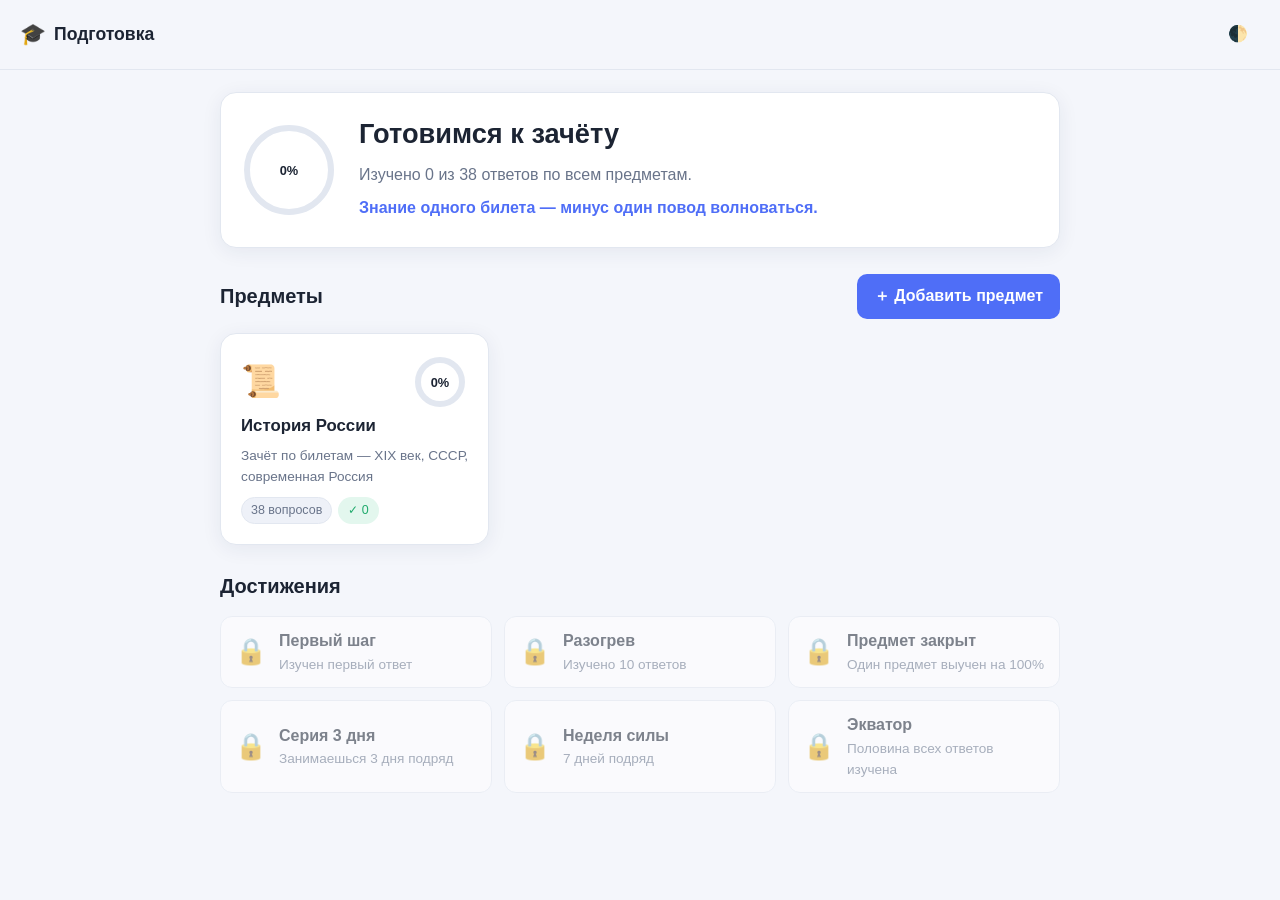
==== index.html @ 4ab7141c "Приложение для подготовки к зачётам: История России (38 вопросов с ответами) - Статический сайт без " ====
<!DOCTYPE html>
<html lang="ru" data-theme="light">
  <head>
    <meta charset="UTF-8" />
    <meta name="viewport" content="width=device-width, initial-scale=1.0" />
    <meta name="description" content="Подготовка — удобное приложение для подготовки к зачётам: изучение ответов, прогресс и мотивация." />
    <meta name="theme-color" content="#4f6ef7" />
    <title>Подготовка — готовимся к зачёту</title>
    <link rel="icon" href="data:image/svg+xml,<svg xmlns='http://www.w3.org/2000/svg' viewBox='0 0 100 100'><text y='.9em' font-size='90'>🎓</text></svg>" />
    <link rel="stylesheet" href="assets/styles.css" />
  </head>
  <body>
    <div id="app"></div>

    <!-- 1. Ядро: реестр предметов (точка расширения) -->
    <script src="data/registry.js"></script>

    <!-- 2. Встроенные предметы. Чтобы добавить новый предмет без правки кода,
         создайте data/<имя>.js с вызовом Podgotovka.register({...})
         и подключите его строкой ниже. -->
    <script src="data/history-rossii.js"></script>

    <!-- 3. Приложение -->
    <script src="assets/app.js"></script>
  </body>
</html>
---- assets/styles.css ----
/* ============================== Тема ============================== */
:root {
  --bg: #f4f6fb;
  --bg-soft: #eef1f8;
  --card: #ffffff;
  --text: #1c2433;
  --muted: #69748a;
  --border: #e2e7f0;
  --primary: #4f6ef7;
  --primary-dark: #3d57d6;
  --ok: #1faa6c;
  --ok-soft: #e3f7ee;
  --warn: #e0922f;
  --warn-soft: #fdf2e1;
  --danger: #e0594f;
  --learning: #e0922f;
  --shadow: 0 4px 20px rgba(30, 45, 90, 0.07);
  --radius: 16px;
}
[data-theme="dark"] {
  --bg: #0f1422;
  --bg-soft: #161d2e;
  --card: #1a2233;
  --text: #e6ebf5;
  --muted: #8e9bb3;
  --border: #2a3346;
  --primary: #6d86ff;
  --primary-dark: #5a73f0;
  --ok: #36c98a;
  --ok-soft: #16302a;
  --warn: #f0a945;
  --warn-soft: #2e2618;
  --danger: #f0726a;
  --shadow: 0 6px 24px rgba(0, 0, 0, 0.35);
}

* { box-sizing: border-box; }
html { scroll-behavior: smooth; }
body {
  margin: 0;
  font-family: -apple-system, BlinkMacSystemFont, "Segoe UI", Roboto, "Helvetica Neue", Arial, sans-serif;
  background: var(--bg);
  color: var(--text);
  line-height: 1.55;
  -webkit-font-smoothing: antialiased;
}
h1 { font-size: 1.7rem; margin: 0 0 .3em; }
h2 { font-size: 1.25rem; margin: 0; }
h3 { font-size: 1.05rem; margin: .2em 0; }
p { margin: .4em 0; }
.muted { color: var(--muted); }
.small { font-size: .85rem; }
.center { text-align: center; }
.center-col { display: flex; flex-direction: column; align-items: center; text-align: center; }
.spacer { flex: 1; }
.grow { flex: 1; }
.hidden-file { display: none; }

/* ============================== Шапка ============================== */
.topbar {
  position: sticky; top: 0; z-index: 20;
  display: flex; align-items: center; gap: 10px;
  padding: 12px 20px;
  background: color-mix(in srgb, var(--bg) 85%, transparent);
  backdrop-filter: blur(10px);
  border-bottom: 1px solid var(--border);
}
.brand { display: flex; align-items: center; gap: 8px; font-weight: 700; cursor: pointer; font-size: 1.1rem; }
.logo { font-size: 1.3rem; }
.streak {
  background: var(--warn-soft); color: var(--warn);
  padding: 5px 12px; border-radius: 999px; font-weight: 700; font-size: .9rem;
}

/* ============================== Контейнер ============================== */
.container { max-width: 880px; margin: 0 auto; padding: 22px 20px 60px; }

/* ============================== Карточки ============================== */
.card {
  background: var(--card);
  border: 1px solid var(--border);
  border-radius: var(--radius);
  box-shadow: var(--shadow);
  padding: 20px;
}
.hero { display: flex; align-items: center; gap: 22px; margin-bottom: 26px; }
.hero-text { flex: 1; }
.motivation { color: var(--primary); font-weight: 600; margin-top: .5em; }
.big-emoji { font-size: 3.5rem; }

.row-head { display: flex; align-items: center; justify-content: space-between; margin: 26px 0 14px; }

/* ============================== Сетка предметов ============================== */
.grid { display: grid; grid-template-columns: repeat(auto-fill, minmax(240px, 1fr)); gap: 16px; }
.subject-card { cursor: pointer; transition: transform .15s, box-shadow .15s; }
.subject-card:hover { transform: translateY(-3px); box-shadow: 0 10px 30px rgba(40,60,120,.14); }
.subject-top { display: flex; align-items: center; justify-content: space-between; }
.subject-emoji { font-size: 2rem; }
.chips { display: flex; flex-wrap: wrap; gap: 6px; margin-top: 10px; }
.chip {
  font-size: .78rem; padding: 3px 9px; border-radius: 999px;
  background: var(--bg-soft); color: var(--muted); border: 1px solid var(--border);
}
.chip.ok { background: var(--ok-soft); color: var(--ok); border-color: transparent; }
.chip.warn { background: var(--warn-soft); color: var(--warn); border-color: transparent; }
.empty { color: var(--muted); padding: 24px; text-align: center; }

/* ============================== Кольцо прогресса ============================== */
.ring .ring-bg { stroke: var(--border); }
.ring .ring-fg { stroke: var(--primary); transition: stroke-dashoffset .6s ease; stroke-linecap: round; }
.ring .ring-txt {
  fill: var(--text); font-size: .8rem; font-weight: 700;
  text-anchor: middle; dominant-baseline: central;
}

/* ============================== Достижения ============================== */
.ach-grid { display: grid; grid-template-columns: repeat(auto-fill, minmax(220px, 1fr)); gap: 12px; }
.ach {
  display: flex; gap: 12px; align-items: center;
  background: var(--card); border: 1px solid var(--border);
  border-radius: 12px; padding: 12px 14px;
}
.ach.locked { opacity: .55; }
.ach.got { border-color: var(--ok); }
.ach-ic { font-size: 1.6rem; }

/* ============================== Кнопки ============================== */
.btn {
  font: inherit; cursor: pointer; border: 1px solid var(--border);
  background: var(--card); color: var(--text);
  padding: 9px 16px; border-radius: 10px; font-weight: 600;
  transition: background .15s, transform .1s, border-color .15s;
}
.btn:hover { background: var(--bg-soft); }
.btn:active { transform: scale(.97); }
.btn[disabled] { opacity: .4; cursor: not-allowed; }
.btn.primary { background: var(--primary); color: #fff; border-color: transparent; }
.btn.primary:hover { background: var(--primary-dark); }
.btn.ghost { background: transparent; border-color: transparent; color: var(--muted); }
.btn.ghost:hover { background: var(--bg-soft); }
.btn.danger { color: var(--danger); border-color: var(--danger); background: transparent; }
.btn.warn-btn { color: var(--warn); border-color: var(--warn); }
.btn.icon { padding: 9px 11px; }
.btn.small { padding: 6px 12px; font-size: .85rem; }
.btn.big { padding: 14px 28px; font-size: 1.05rem; }
.btn.chip-btn { padding: 6px 14px; border-radius: 999px; font-size: .85rem; }
.btn.chip-btn.active { background: var(--primary); color: #fff; border-color: transparent; }
.btn-row { display: flex; flex-wrap: wrap; gap: 10px; margin-top: 14px; }
.btn-row.center { justify-content: center; }

/* ============================== Баннеры ============================== */
.banner { padding: 12px 16px; border-radius: 12px; margin: 16px 0; font-size: .92rem; background: var(--bg-soft); }
.banner.warn { background: var(--warn-soft); color: var(--warn); }
.banner.ok { background: var(--ok-soft); color: var(--ok); }

/* ============================== Предмет ============================== */
.subject-header { display: flex; gap: 22px; align-items: center; margin-bottom: 6px; }
.filter-bar { display: flex; flex-wrap: wrap; gap: 8px; align-items: center; margin: 18px 0 12px; }
.search {
  flex: 1; min-width: 180px; font: inherit;
  padding: 9px 14px; border: 1px solid var(--border);
  border-radius: 10px; background: var(--card); color: var(--text);
}
.search:focus { outline: 2px solid var(--primary); border-color: transparent; }

/* ============================== Список вопросов ============================== */
.qlist { display: flex; flex-direction: column; gap: 8px; }
.ticket-sep {
  font-weight: 700; color: var(--muted); font-size: .82rem;
  text-transform: uppercase; letter-spacing: .04em; margin: 14px 0 2px;
}
.qrow { background: var(--card); border: 1px solid var(--border); border-radius: 12px; overflow: hidden; }
.qrow-head { display: flex; align-items: center; gap: 12px; padding: 14px 16px; cursor: pointer; }
.qrow-head:hover { background: var(--bg-soft); }
.qtext { flex: 1; font-weight: 500; }
.qmeta { font-size: .78rem; color: var(--muted); white-space: nowrap; }
.dot { width: 11px; height: 11px; border-radius: 50%; flex-shrink: 0; background: var(--muted); }
.dot.new { background: #b9c2d4; }
.dot.learning { background: var(--learning); }
.dot.learned { background: var(--ok); }
.dot.empty { background: var(--danger); box-shadow: 0 0 0 3px color-mix(in srgb, var(--danger) 20%, transparent); }
.qrow-body { max-height: 0; overflow: hidden; padding: 0 16px; transition: none; }
.qrow-body.show { max-height: none; padding: 0 16px 16px; }

/* ============================== Ответ (разметка) ============================== */
.answer { font-size: .96rem; }
.answer p { margin: .5em 0; }
.answer ul { margin: .4em 0; padding-left: 1.3em; }
.answer li { margin: .25em 0; }
.answer strong { color: var(--text); }

/* ============================== Режим изучения ============================== */
.study { max-width: 720px; }
.study-top { margin-bottom: 16px; }
.bar { height: 8px; background: var(--bg-soft); border-radius: 999px; overflow: hidden; margin-bottom: 6px; }
.bar-fill { height: 100%; background: var(--primary); border-radius: 999px; transition: width .3s; }
.flashcard { min-height: 240px; display: flex; flex-direction: column; gap: 16px; align-items: flex-start; }
.fc-status {
  font-size: .75rem; font-weight: 700; text-transform: uppercase; letter-spacing: .05em;
  padding: 3px 10px; border-radius: 999px; background: var(--bg-soft); color: var(--muted);
}
.fc-status.learning { background: var(--warn-soft); color: var(--warn); }
.fc-status.learned { background: var(--ok-soft); color: var(--ok); }
.fc-q { font-size: 1.3rem; font-weight: 700; }
.hint { margin-top: -6px; }
.study-actions { display: flex; gap: 10px; margin-top: 18px; flex-wrap: wrap; }
.study-actions .btn { flex: 1; min-width: 120px; justify-content: center; }

/* ============================== Редактор ============================== */
.inp, .ta {
  width: 100%; font: inherit; padding: 10px 14px;
  border: 1px solid var(--border); border-radius: 10px;
  background: var(--card); color: var(--text); margin-top: 4px;
}
.ta { resize: vertical; line-height: 1.5; }
.inp:focus, .ta:focus { outline: 2px solid var(--primary); border-color: transparent; }
.form-row { display: flex; gap: 14px; margin: 14px 0; align-items: flex-end; }
.emoji-inp { width: 70px; text-align: center; font-size: 1.2rem; }
label { font-size: .85rem; font-weight: 600; color: var(--muted); }
.edit-q { margin: 12px 0; }
.import-row { margin-top: 22px; padding-top: 16px; border-top: 1px solid var(--border); display: flex; align-items: center; gap: 10px; flex-wrap: wrap; }

/* ============================== Тосты ============================== */
.toast {
  position: fixed; bottom: 24px; left: 50%; transform: translate(-50%, 20px);
  background: var(--text); color: var(--bg);
  padding: 12px 20px; border-radius: 12px; font-weight: 600; font-size: .9rem;
  box-shadow: 0 8px 30px rgba(0,0,0,.25); opacity: 0; transition: all .35s; z-index: 100;
  max-width: 90vw;
}
.toast.show { opacity: 1; transform: translate(-50%, 0); }

/* ============================== Адаптив ============================== */
@media (max-width: 560px) {
  .hero { flex-direction: column; text-align: center; }
  .subject-header { flex-direction: column; text-align: center; }
  .topbar { padding: 10px 14px; }
  .container { padding: 16px 14px 50px; }
  h1 { font-size: 1.4rem; }
}
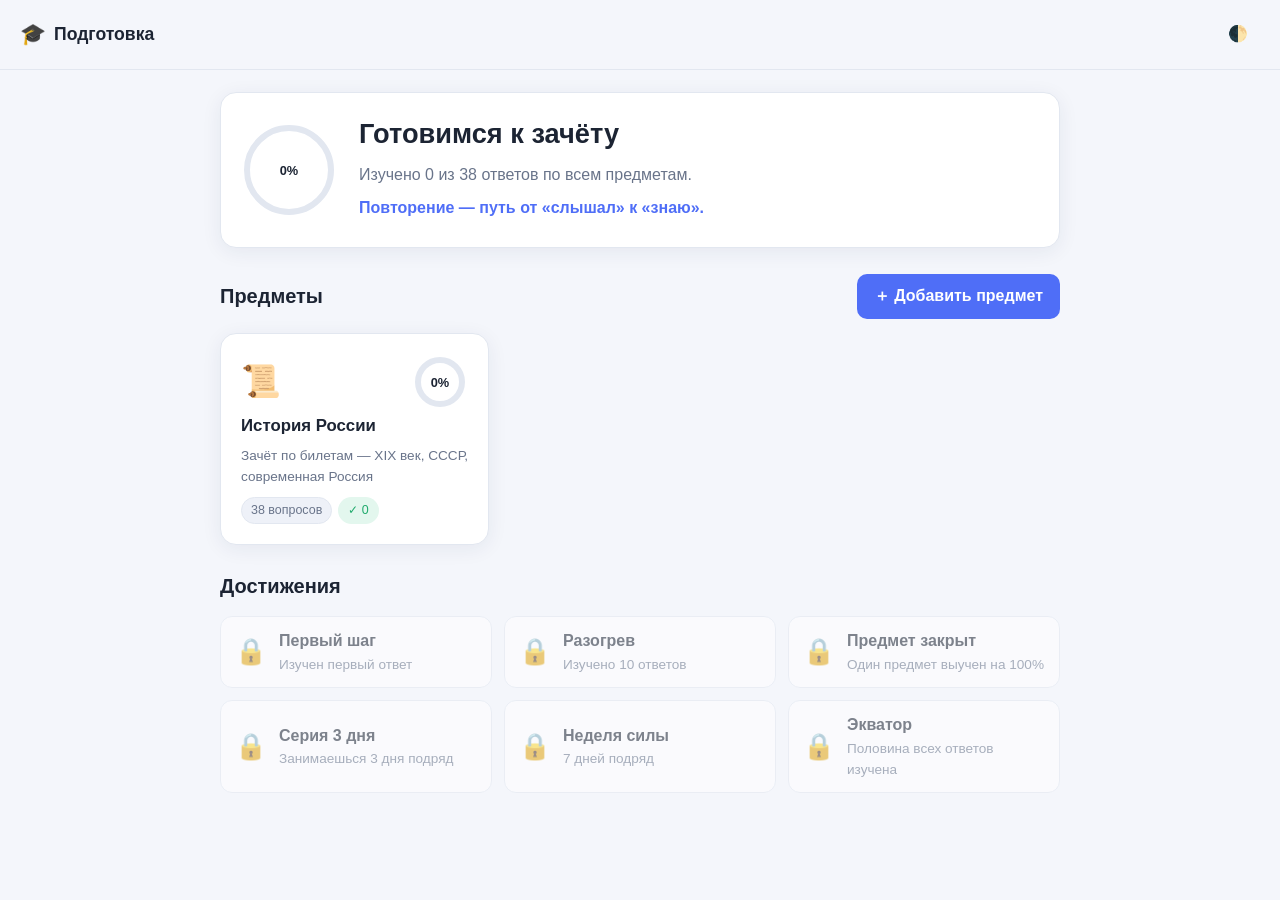
==== commit d04f3113: "PWA: установка как приложение на iOS (манифест, иконки, service worker) - manifest.webmanifest + app" ====
--- a/index.html
+++ b/index.html
@@ -2,11 +2,22 @@
 <html lang="ru" data-theme="light">
   <head>
     <meta charset="UTF-8" />
-    <meta name="viewport" content="width=device-width, initial-scale=1.0" />
+    <meta name="viewport" content="width=device-width, initial-scale=1.0, viewport-fit=cover" />
     <meta name="description" content="Подготовка — удобное приложение для подготовки к зачётам: изучение ответов, прогресс и мотивация." />
     <meta name="theme-color" content="#4f6ef7" />
     <title>Подготовка — готовимся к зачёту</title>
+
+    <!-- PWA / установка как приложение -->
+    <link rel="manifest" href="manifest.webmanifest" />
     <link rel="icon" href="data:image/svg+xml,<svg xmlns='http://www.w3.org/2000/svg' viewBox='0 0 100 100'><text y='.9em' font-size='90'>🎓</text></svg>" />
+
+    <!-- iOS: добавление на домашний экран как приложение -->
+    <meta name="mobile-web-app-capable" content="yes" />
+    <meta name="apple-mobile-web-app-capable" content="yes" />
+    <meta name="apple-mobile-web-app-status-bar-style" content="black-translucent" />
+    <meta name="apple-mobile-web-app-title" content="Подготовка" />
+    <link rel="apple-touch-icon" href="icons/icon-180.png" />
+
     <link rel="stylesheet" href="assets/styles.css" />
   </head>
   <body>
@@ -22,5 +33,16 @@
 
     <!-- 3. Приложение -->
     <script src="assets/app.js"></script>
+
+    <!-- 4. Service worker — офлайн-режим (работает только по http/https, не на file://) -->
+    <script>
+      if ("serviceWorker" in navigator && location.protocol.startsWith("http")) {
+        window.addEventListener("load", function () {
+          navigator.serviceWorker.register("sw.js").catch(function (e) {
+            console.warn("SW не зарегистрирован:", e);
+          });
+        });
+      }
+    </script>
   </body>
 </html>
--- a/assets/styles.css
+++ b/assets/styles.css
@@ -61,6 +61,10 @@
   position: sticky; top: 0; z-index: 20;
   display: flex; align-items: center; gap: 10px;
   padding: 12px 20px;
+  /* учёт «чёлки»/строки статуса в режиме приложения на iOS */
+  padding-top: calc(12px + env(safe-area-inset-top));
+  padding-left: calc(20px + env(safe-area-inset-left));
+  padding-right: calc(20px + env(safe-area-inset-right));
   background: color-mix(in srgb, var(--bg) 85%, transparent);
   backdrop-filter: blur(10px);
   border-bottom: 1px solid var(--border);
@@ -73,7 +77,10 @@
 }
 
 /* ============================== Контейнер ============================== */
-.container { max-width: 880px; margin: 0 auto; padding: 22px 20px 60px; }
+.container {
+  max-width: 880px; margin: 0 auto; padding: 22px 20px 60px;
+  padding-bottom: calc(60px + env(safe-area-inset-bottom));
+}
 
 /* ============================== Карточки ============================== */
 .card {
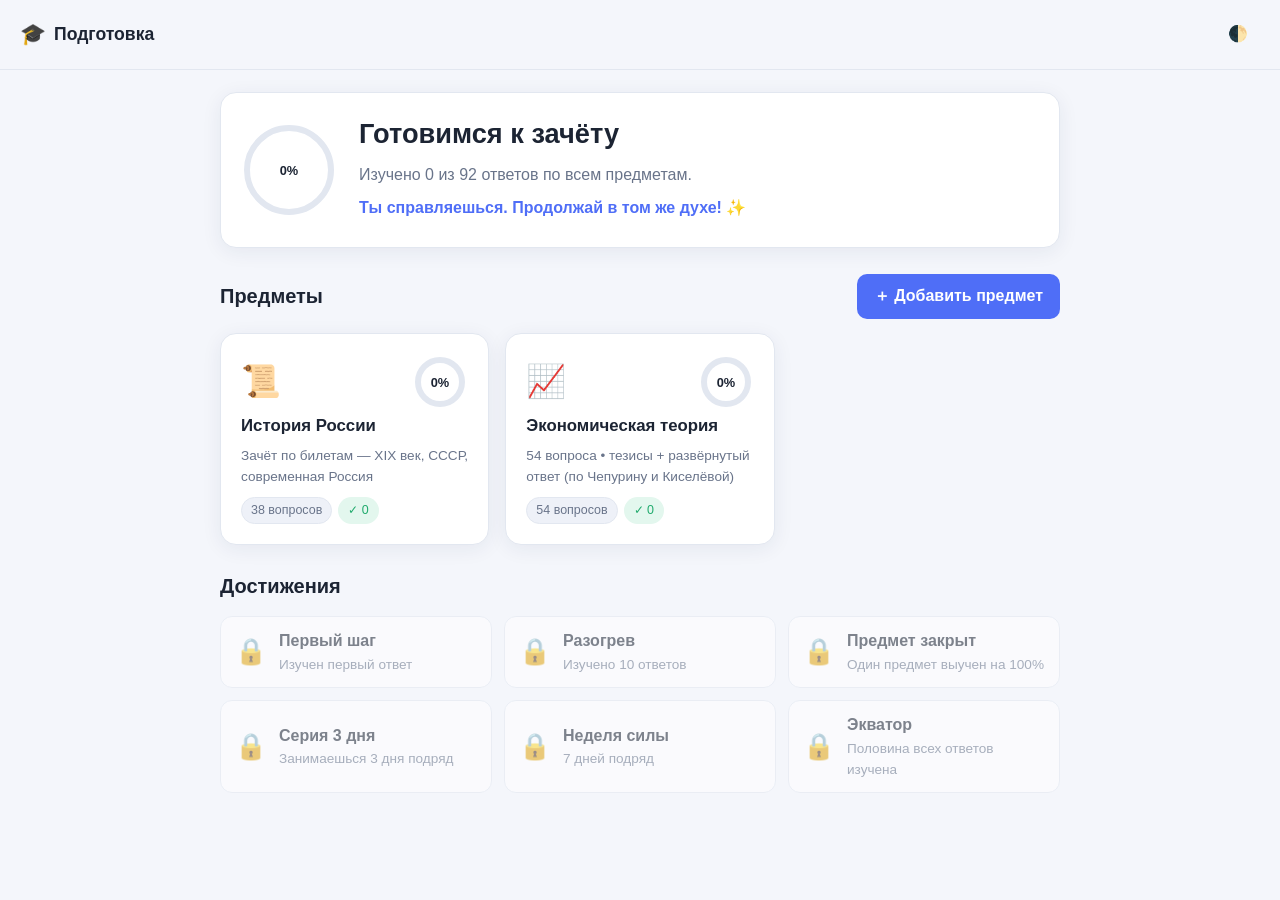
==== commit 494587fc: "Добавить предмет «Экономическая теория» (54 вопроса, два уровня) - data/ekonom-teoriya.js: 54 вопрос" ====
--- a/index.html
+++ b/index.html
@@ -30,6 +30,7 @@
          создайте data/<имя>.js с вызовом Podgotovka.register({...})
          и подключите его строкой ниже. -->
     <script src="data/history-rossii.js"></script>
+    <script src="data/ekonom-teoriya.js"></script>
 
     <!-- 3. Приложение -->
     <script src="assets/app.js"></script>
--- a/assets/styles.css
+++ b/assets/styles.css
@@ -196,6 +196,24 @@
 .answer li { margin: .25em 0; }
 .answer strong { color: var(--text); }
 
+/* ============================== Два уровня ответа ============================== */
+.level-tag {
+  display: inline-block; font-size: .72rem; font-weight: 700;
+  text-transform: uppercase; letter-spacing: .03em;
+  padding: 3px 10px; border-radius: 999px; margin: 6px 0 4px;
+  background: var(--bg-soft); color: var(--muted);
+}
+.level-tag.hard { background: var(--ok-soft); color: var(--ok); }
+.level-btn {
+  margin: 10px 0 4px; border-color: var(--ok); color: var(--ok);
+  background: transparent; font-weight: 700; width: 100%; justify-content: center;
+}
+.level-btn:hover { background: var(--ok-soft); }
+.full-box:not(:empty) {
+  margin-top: 8px; padding: 12px 14px; border-radius: 12px;
+  background: var(--ok-soft); border: 1px dashed var(--ok);
+}
+
 /* ============================== Режим изучения ============================== */
 .study { max-width: 720px; }
 .study-top { margin-bottom: 16px; }
